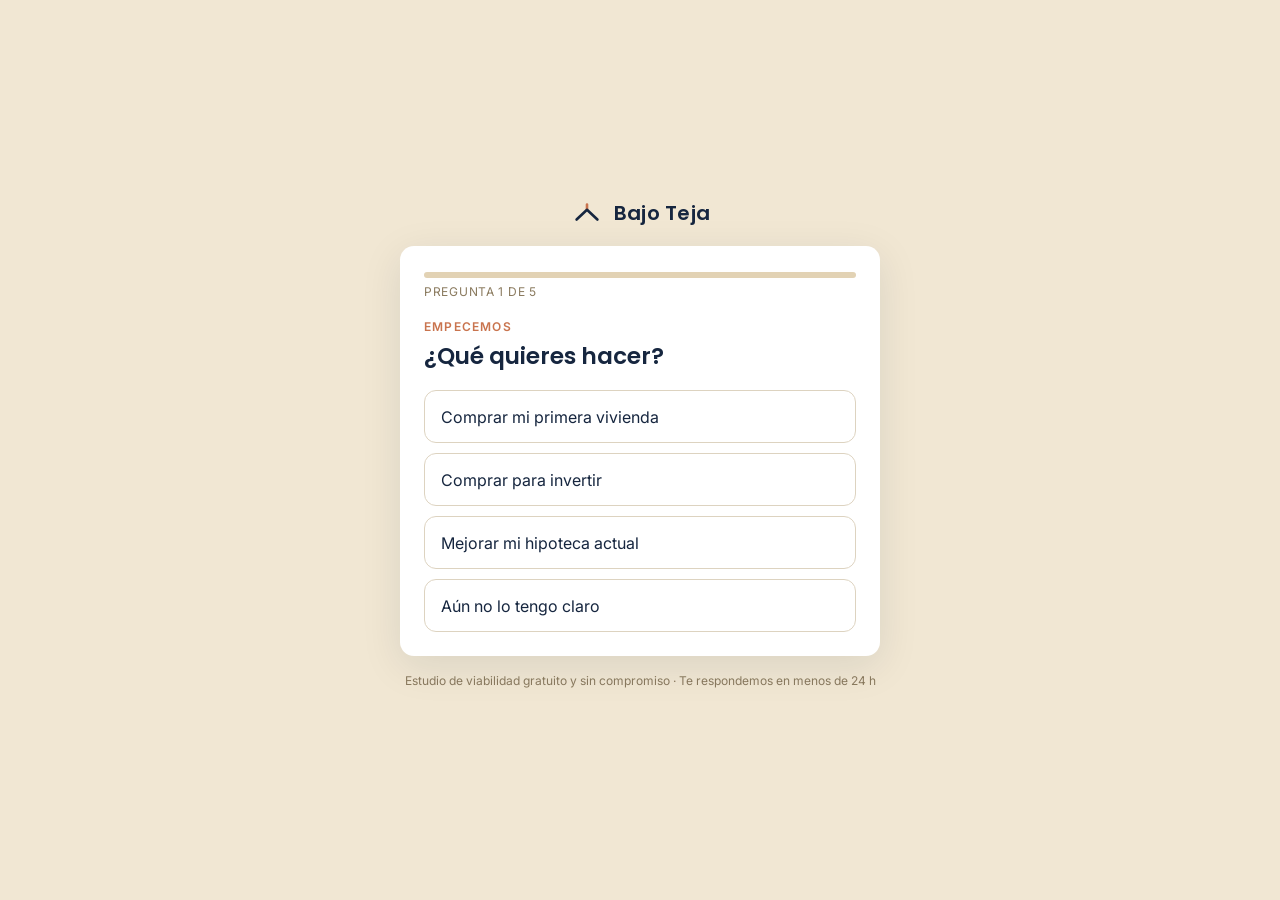
==== index.html @ cedaabb9 "Add files via upload" ====
<!DOCTYPE html>
<html lang="es">
<head>
<meta charset="UTF-8">
<meta name="viewport" content="width=device-width, initial-scale=1.0">
<title>Estudio de viabilidad · Bajo Teja</title>
<link rel="preconnect" href="https://fonts.googleapis.com">
<link rel="preconnect" href="https://fonts.gstatic.com" crossorigin>
<link href="https://fonts.googleapis.com/css2?family=Poppins:wght@400;500;600;700&family=Inter:wght@400;500&display=swap" rel="stylesheet">
<style>
  :root{
    --navy:#16263F; --navy-deep:#0E1B2E; --beige:#F1E7D3; --sand:#E2D2B4;
    --terra:#C9744E; --terra-dark:#B0623F; --taupe:#8A7A5E; --card:#FFFFFF;
    --radius:14px;
  }
  *{box-sizing:border-box;}
  html,body{margin:0;padding:0;}
  body{
    font-family:'Inter',sans-serif; color:var(--navy);
    background:var(--beige);
    min-height:100vh; display:flex; align-items:center; justify-content:center;
    padding:20px;
  }
  .wrap{width:100%; max-width:480px;}
  .brand{display:flex; align-items:center; gap:10px; justify-content:center; margin-bottom:18px;}
  .brand svg{display:block;}
  .brand span{font-family:'Poppins',sans-serif; font-weight:600; font-size:20px; color:var(--navy); letter-spacing:.3px;}
  .card{
    background:var(--card); border-radius:var(--radius);
    box-shadow:0 10px 40px rgba(22,38,63,.10);
    padding:26px 24px 24px; position:relative; overflow:hidden;
  }
  .progress{height:6px; background:var(--sand); border-radius:6px; overflow:hidden; margin-bottom:6px;}
  .progress-fill{height:100%; width:0%; background:var(--terra); border-radius:6px; transition:width .35s ease;}
  .step-count{font-size:12px; color:var(--taupe); letter-spacing:.06em; text-transform:uppercase; margin:0 0 20px;}
  .eyebrow{font-size:12px; letter-spacing:.1em; text-transform:uppercase; color:var(--terra); font-weight:600; margin:0 0 8px;}
  h1{font-family:'Poppins',sans-serif; font-weight:600; font-size:23px; line-height:1.25; margin:0 0 20px; color:var(--navy);}
  .options{display:flex; flex-direction:column; gap:10px;}
  .opt{
    font-family:'Inter',sans-serif; font-size:16px; text-align:left; color:var(--navy);
    background:#fff; border:1.5px solid #DDD3C0; border-radius:12px;
    padding:15px 16px; cursor:pointer; transition:all .15s ease;
    display:flex; align-items:center; justify-content:space-between; gap:10px;
  }
  .opt:hover{border-color:var(--navy); background:#FAF6EE;}
  .opt:focus-visible{outline:3px solid var(--terra); outline-offset:2px;}
  .opt.sel{background:var(--navy); border-color:var(--navy); color:var(--beige);}
  .opt .tick{opacity:0; font-size:18px;}
  .opt.sel .tick{opacity:1;}
  .field{margin-bottom:14px;}
  .field label{display:block; font-size:14px; font-weight:500; margin-bottom:6px; color:var(--navy);}
  .field input{
    width:100%; font-family:'Inter',sans-serif; font-size:16px; color:var(--navy);
    padding:13px 14px; border:1.5px solid #DDD3C0; border-radius:12px; background:#fff;
  }
  .field input:focus{outline:none; border-color:var(--navy);}
  .field .opt-note{font-size:12px; color:var(--taupe); font-weight:400;}
  .consent{display:flex; gap:10px; align-items:flex-start; margin:16px 0 4px; font-size:13px; color:var(--taupe); line-height:1.5;}
  .consent input{margin-top:2px; width:18px; height:18px; accent-color:var(--terra); flex:none;}
  .consent a{color:var(--navy);}
  .cta{
    width:100%; font-family:'Poppins',sans-serif; font-weight:600; font-size:16px;
    color:#FBEFE7; background:var(--terra); border:none; border-radius:12px;
    padding:16px; cursor:pointer; margin-top:14px; transition:background .15s ease;
  }
  .cta:hover{background:var(--terra-dark);}
  .cta:disabled{background:#D9CDB8; color:#fff; cursor:not-allowed;}
  .back{
    background:none; border:none; color:var(--taupe); font-family:'Inter',sans-serif;
    font-size:14px; cursor:pointer; padding:6px 0; margin-top:16px; display:inline-flex; align-items:center; gap:6px;
  }
  .back:hover{color:var(--navy);}
  .foot{text-align:center; font-size:12px; color:var(--taupe); margin-top:16px; line-height:1.5;}
  .done{text-align:center; padding:14px 4px;}
  .done .roofwrap{margin:6px auto 18px;}
  .done h1{font-size:24px; margin-bottom:10px;}
  .done p{font-family:'Inter',sans-serif; font-size:15px; color:var(--taupe); line-height:1.6; margin:0 auto 22px; max-width:340px;}
  .wa{
    display:inline-flex; align-items:center; gap:8px; text-decoration:none;
    font-family:'Poppins',sans-serif; font-weight:600; font-size:15px; color:var(--navy);
    background:var(--sand); padding:13px 22px; border-radius:12px;
  }
  .wa:hover{background:#D6C4A2;}
  @media (prefers-reduced-motion:reduce){*{transition:none !important;}}
</style>
</head>
<body>
<div class="wrap">
  <div class="brand">
    <svg width="34" height="26" viewBox="0 0 52 40" aria-hidden="true">
      <path d="M26 15 L26 7" stroke="#C9744E" stroke-width="4" stroke-linecap="round"/>
      <path d="M10 30 L26 15 L42 30" fill="none" stroke="#16263F" stroke-width="4" stroke-linecap="round" stroke-linejoin="round"/>
    </svg>
    <span>Bajo Teja</span>
  </div>

  <div class="card" id="card"></div>

  <p class="foot">Estudio de viabilidad gratuito y sin compromiso · Te respondemos en menos de 24 h</p>
</div>

<script>
/* ====== CONFIG: cambia esto al publicar ====== */
var WHATSAPP = "34600000000"; /* tu número, formato internacional sin + ni espacios */
var WEB3FORMS_KEY = "6405b733-76c8-45ce-ac2e-6442c19abe98"; /* pega aquí tu clave de web3forms.com (gratis).
   Los leads llegarán al correo que asocies a esa clave. Mientras ponga
   "TU_ACCESS_KEY", el formulario funciona en local pero no envía nada. */
/* Para recibir los leads en tu correo/CRM al publicar, conecta un endpoint
   (p. ej. Formspree) en la función submitLead(). Marcado con TODO abajo.   */

var REFI = "Mejorar mi hipoteca actual";
var soloCompra = function(st){ return st.objetivo !== REFI; };

var steps = [
  { id:"objetivo", eyebrow:"Empecemos", q:"¿Qué quieres hacer?",
    opts:["Comprar mi primera vivienda","Comprar para invertir","Mejorar mi hipoteca actual","Aún no lo tengo claro"] },
  { id:"momento", eyebrow:"Tu situación", q:"¿En qué punto estás?", showIf:soloCompra,
    opts:["Solo estoy explorando","Buscando vivienda","Ya tengo una elegida"] },
  { id:"precio", eyebrow:"La vivienda", q:"Precio aproximado de la vivienda", showIf:soloCompra,
    opts:["Menos de 150.000 €","150.000 – 250.000 €","250.000 – 400.000 €","Más de 400.000 €"] },
  { id:"ahorro", eyebrow:"Tu ahorro", q:"¿Cuánto tienes ahorrado?", showIf:soloCompra,
    opts:["Menos de 20.000 €","20.000 – 40.000 €","40.000 – 80.000 €","Más de 80.000 €"] },
  { id:"ingresos", eyebrow:"Ingresos", q:"Ingresos netos del hogar al mes", showIf:soloCompra,
    opts:["Menos de 1.500 €","1.500 – 3.000 €","3.000 – 5.000 €","Más de 5.000 €"] }
];

var state = {}; var current = 0;
var card = document.getElementById("card");

function applies(s){ return !s.showIf || s.showIf(state); }
function activeList(){ return steps.filter(applies); }
function nextIndex(from){ for(var j=from+1;j<steps.length;j++){ if(applies(steps[j])) return j; } return -1; }
function prevIndex(from){ for(var j=from-1;j>=0;j--){ if(applies(steps[j])) return j; } return -1; }

function renderStep(i){
  var s = steps[i];
  var active = activeList();
  var pos = active.indexOf(s);
  var pct = Math.round((pos/(active.length+1))*100);
  var html = '';
  html += '<div class="progress"><div class="progress-fill" style="width:'+pct+'%"></div></div>';
  html += '<p class="step-count">Pregunta '+(pos+1)+' de '+active.length+'</p>';
  html += '<p class="eyebrow">'+s.eyebrow+'</p>';
  html += '<h1>'+s.q+'</h1>';
  html += '<div class="options">';
  s.opts.forEach(function(o){
    var sel = state[s.id]===o ? ' sel' : '';
    html += '<button class="opt'+sel+'" data-v="'+o+'">'+o+'<span class="tick">✓</span></button>';
  });
  html += '</div>';
  if(pos>0){ html += '<button class="back">← Atrás</button>'; }
  card.innerHTML = html;

  Array.prototype.forEach.call(card.querySelectorAll('.opt'), function(btn){
    btn.addEventListener('click', function(){
      state[s.id] = btn.getAttribute('data-v');
      Array.prototype.forEach.call(card.querySelectorAll('.opt'), function(b){ b.classList.remove('sel'); });
      btn.classList.add('sel');
      setTimeout(function(){ next(); }, 180);
    });
  });
  var back = card.querySelector('.back');
  if(back){ back.addEventListener('click', function(){ current = prevIndex(i); renderStep(current); }); }
}

function next(){
  var nx = nextIndex(current);
  if(nx !== -1){ current = nx; renderStep(current); }
  else { renderContact(); }
}

function renderContact(){
  var html = '';
  var active = activeList();
  html += '<div class="progress"><div class="progress-fill" style="width:'+Math.round((active.length/(active.length+1))*100)+'%"></div></div>';
  html += '<p class="step-count">Último paso</p>';
  html += '<p class="eyebrow">Casi está</p>';
  html += '<h1>¿A quién le damos la buena noticia?</h1>';
  html += '<div class="field"><label>Nombre</label><input id="f-nombre" type="text" placeholder="María García" autocomplete="name"></div>';
  html += '<div class="field"><label>Teléfono o WhatsApp</label><input id="f-tel" type="tel" placeholder="600 00 00 00" autocomplete="tel"></div>';
  html += '<div class="field"><label>Email <span class="opt-note">(opcional)</span></label><input id="f-email" type="email" placeholder="maria@email.com" autocomplete="email"></div>';
  html += '<label class="consent"><input type="checkbox" id="f-consent"><span>He leído y acepto la <a href="#" target="_blank">política de privacidad</a> y que Bajo Teja me contacte sobre mi estudio.</span></label>';
  html += '<button class="cta" id="submit" disabled>Solicitar mi estudio gratis</button>';
  html += '<button class="back">← Atrás</button>';
  card.innerHTML = html;

  var nombre = card.querySelector('#f-nombre');
  var tel = card.querySelector('#f-tel');
  var email = card.querySelector('#f-email');
  var consent = card.querySelector('#f-consent');
  var submit = card.querySelector('#submit');

  function validate(){
    submit.disabled = !(nombre.value.trim() && tel.value.trim() && consent.checked);
  }
  [nombre,tel].forEach(function(el){ el.addEventListener('input', validate); });
  consent.addEventListener('change', validate);

  submit.addEventListener('click', function(){
    state.nombre = nombre.value.trim();
    state.tel = tel.value.trim();
    state.email = email.value.trim();
    submitLead();
  });

  var back = card.querySelector('.back');
  back.addEventListener('click', function(){ current = prevIndex(steps.length); renderStep(current); });
}

function leadText(){
  var L = steps.filter(applies).filter(function(s){ return state[s.id]; }).map(function(s){ return s.q+": "+state[s.id]; });
  L.push("Nombre: "+state.nombre);
  L.push("Teléfono: "+state.tel);
  if(state.email) L.push("Email: "+state.email);
  return "Nuevo estudio de viabilidad — Bajo Teja%0A%0A" + L.join("%0A");
}

function submitLead(){
  var submit = document.getElementById('submit');
  // reunir solo las respuestas que aplican + contacto
  var data = {};
  steps.filter(applies).filter(function(s){ return state[s.id]; })
       .forEach(function(s){ data[s.q] = state[s.id]; });
  data["Nombre"] = state.nombre;
  data["Teléfono"] = state.tel;
  if(state.email) data["Email"] = state.email;

  // sin clave configurada (modo local): mostramos gracias sin enviar
  if(!WEB3FORMS_KEY || WEB3FORMS_KEY === "TU_ACCESS_KEY"){ renderDone(); return; }

  if(submit){ submit.disabled = true; submit.textContent = "Enviando…"; }
  var payload = {
    access_key: WEB3FORMS_KEY,
    subject: "Nuevo estudio de viabilidad — Bajo Teja",
    from_name: "Bajo Teja · Formulario web"
  };
  for(var k in data){ payload[k] = data[k]; }

  fetch("https://api.web3forms.com/submit", {
    method: "POST",
    headers: { "Content-Type": "application/json", "Accept": "application/json" },
    body: JSON.stringify(payload)
  }).then(function(r){ return r.json(); })
    .then(function(){ renderDone(); })
    .catch(function(){ renderDone(); }); // aunque falle el envío, no dejamos al cliente colgado
}

function renderDone(){
  var html = '';
  html += '<div class="done">';
  html += '<div class="roofwrap"><svg width="60" height="46" viewBox="0 0 52 40" aria-hidden="true">';
  html += '<path d="M26 15 L26 7" stroke="#C9744E" stroke-width="4" stroke-linecap="round"/>';
  html += '<path d="M8 31 L26 15 L44 31" fill="none" stroke="#16263F" stroke-width="4" stroke-linecap="round" stroke-linejoin="round"/></svg></div>';
  html += '<h1>¡Hecho, '+ (state.nombre.split(" ")[0]||"") +'!</h1>';
  html += '<p>Ya tenemos tu solicitud. Revisamos tu caso y te decimos si tu hipoteca es viable en menos de 24 h. Sin compromiso.</p>';
  html += '</div>';
  card.innerHTML = html;
  document.querySelector('.foot').style.display = 'none';
}

renderStep(0);
</script>
</body>
</html>
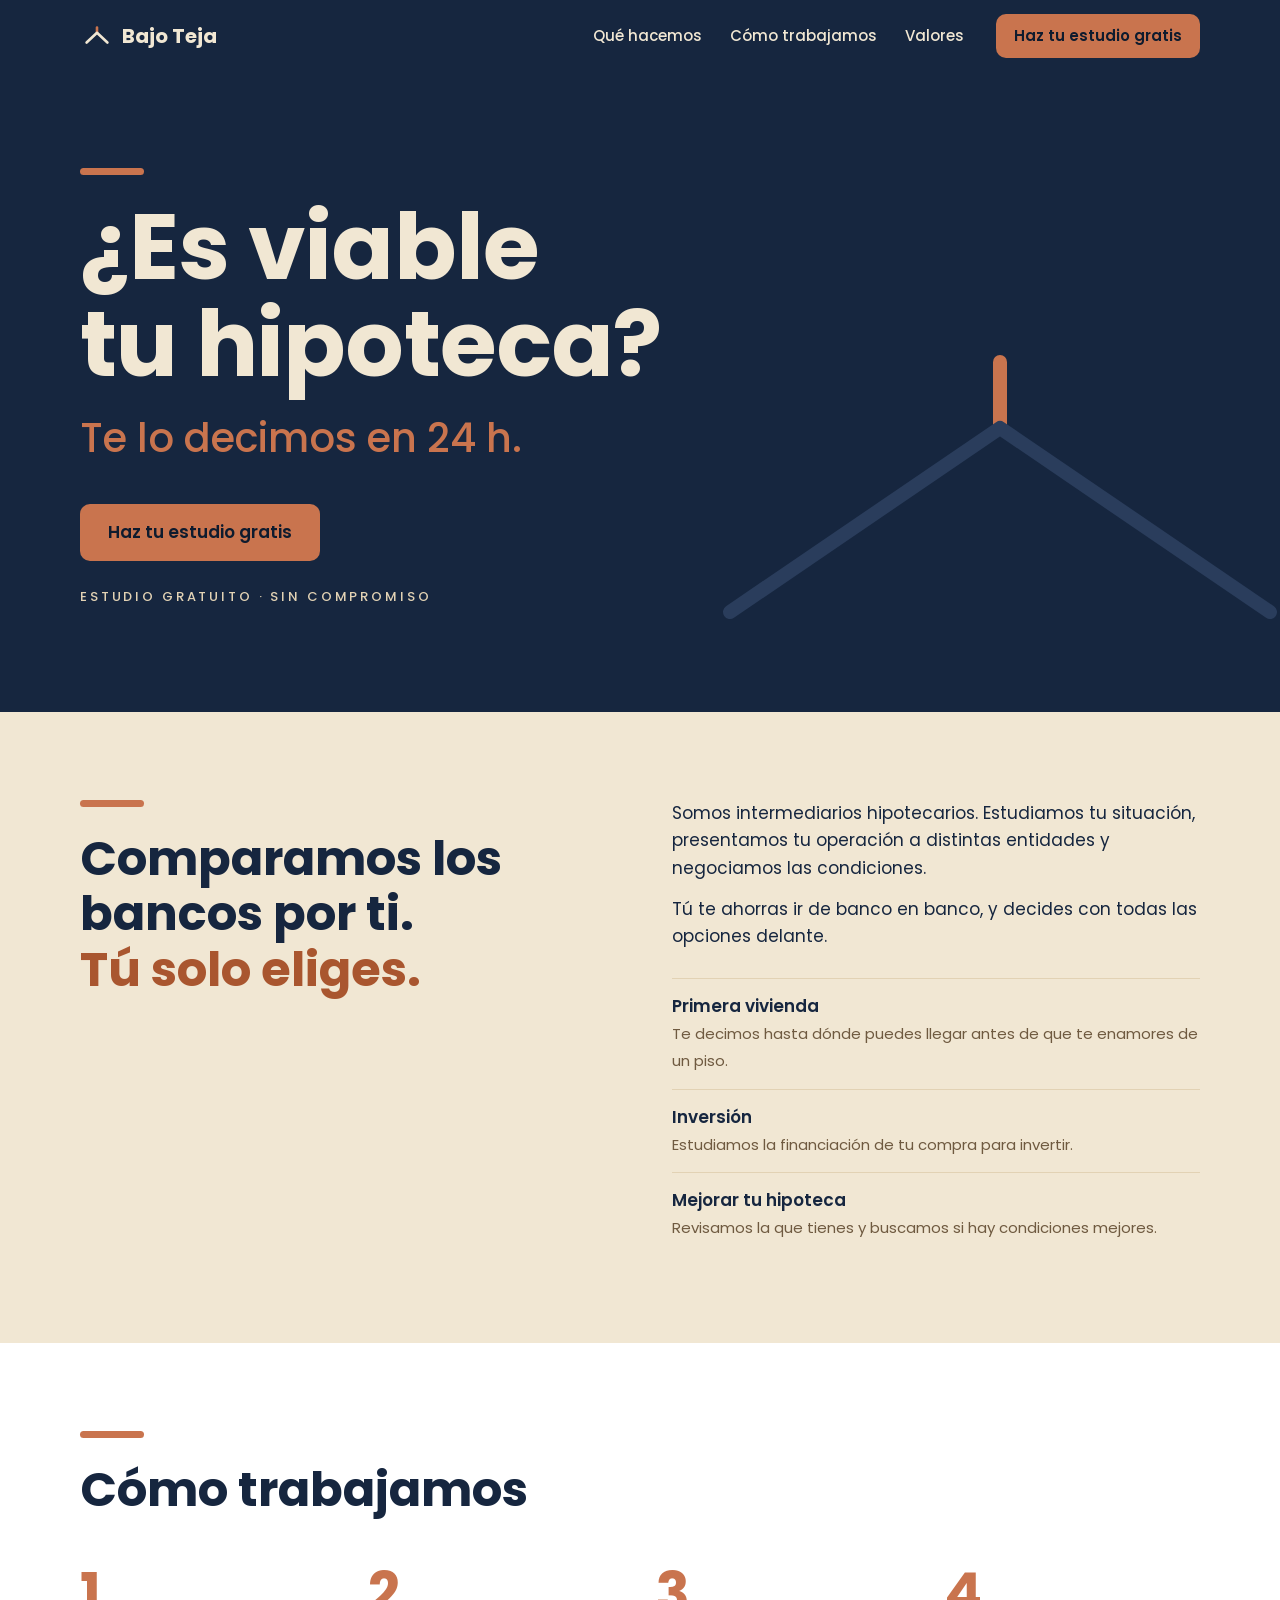
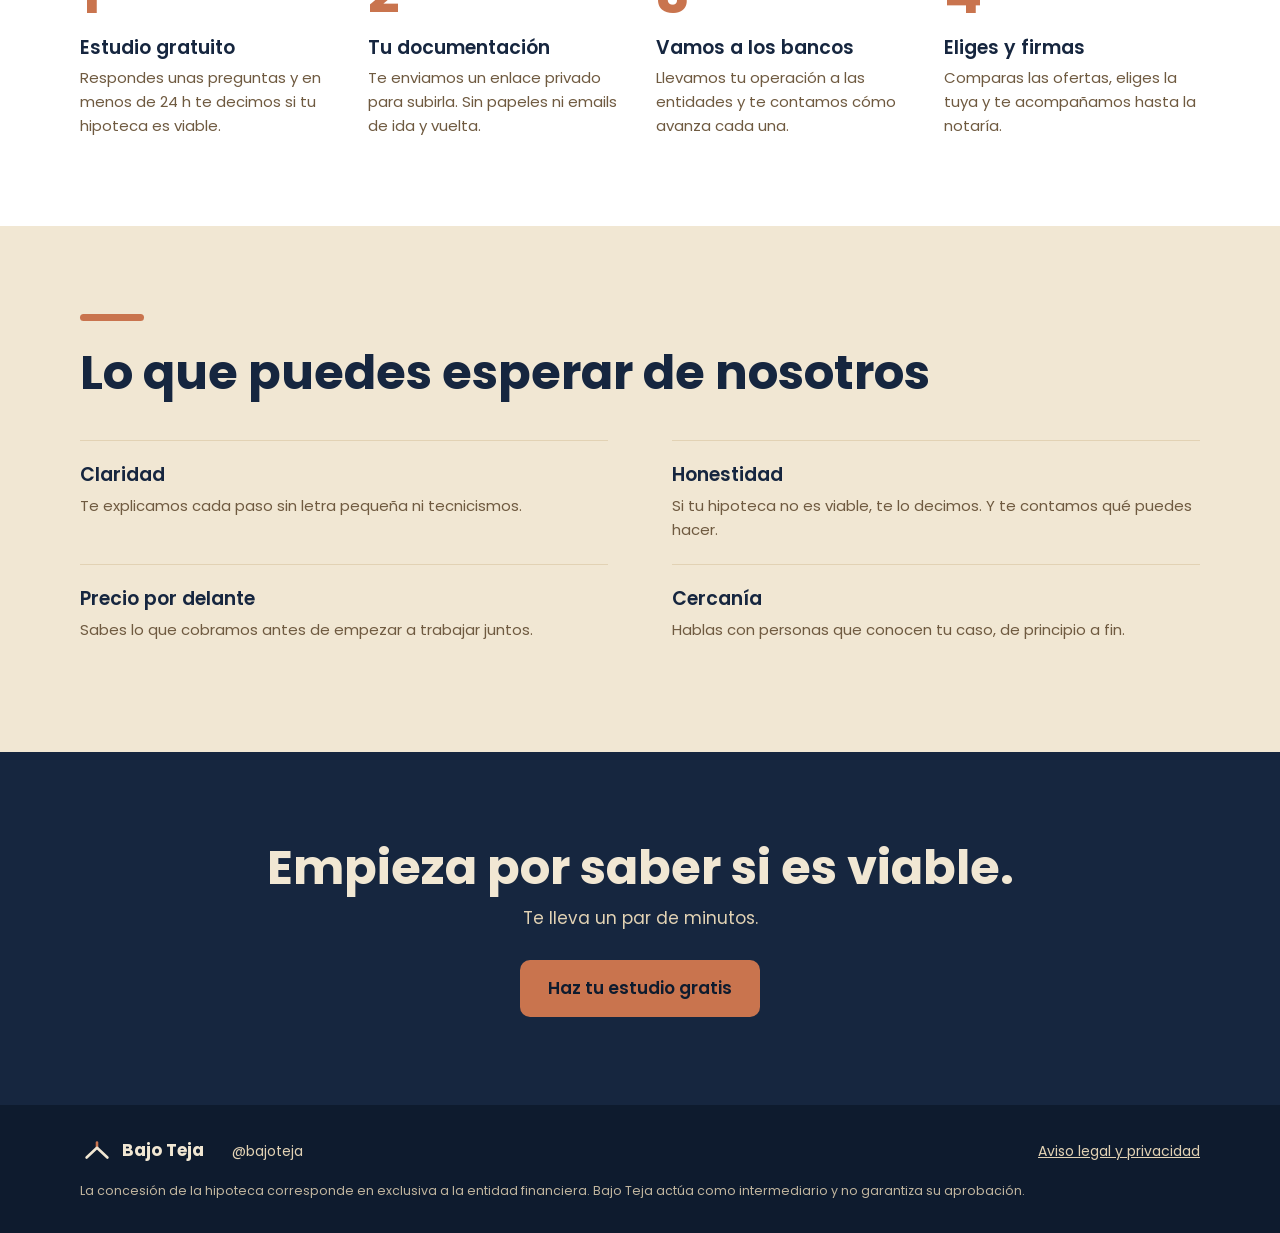
==== commit 029b4656: "Nueva web: portada, estudio gratuito y aviso legal Co-Authored-By: Claude Opus 5.5 <noreply@anthropi" ====
--- a/index.html
+++ b/index.html
@@ -2,263 +2,106 @@
 <html lang="es">
 <head>
 <meta charset="UTF-8">
-<meta name="viewport" content="width=device-width, initial-scale=1.0">
-<title>Estudio de viabilidad · Bajo Teja</title>
+<meta name="viewport" content="width=device-width, initial-scale=1">
+<title>Bajo Teja · Tu hipoteca, comparada por ti</title>
+<meta name="description" content="Somos intermediarios hipotecarios. Estudiamos tu caso gratis, comparamos los bancos por ti y te acompañamos hasta la firma.">
+<link rel="icon" href="favicon.svg" type="image/svg+xml">
 <link rel="preconnect" href="https://fonts.googleapis.com">
 <link rel="preconnect" href="https://fonts.gstatic.com" crossorigin>
-<link href="https://fonts.googleapis.com/css2?family=Poppins:wght@400;500;600;700&family=Inter:wght@400;500&display=swap" rel="stylesheet">
-<style>
-  :root{
-    --navy:#16263F; --navy-deep:#0E1B2E; --beige:#F1E7D3; --sand:#E2D2B4;
-    --terra:#C9744E; --terra-dark:#B0623F; --taupe:#8A7A5E; --card:#FFFFFF;
-    --radius:14px;
-  }
-  *{box-sizing:border-box;}
-  html,body{margin:0;padding:0;}
-  body{
-    font-family:'Inter',sans-serif; color:var(--navy);
-    background:var(--beige);
-    min-height:100vh; display:flex; align-items:center; justify-content:center;
-    padding:20px;
-  }
-  .wrap{width:100%; max-width:480px;}
-  .brand{display:flex; align-items:center; gap:10px; justify-content:center; margin-bottom:18px;}
-  .brand svg{display:block;}
-  .brand span{font-family:'Poppins',sans-serif; font-weight:600; font-size:20px; color:var(--navy); letter-spacing:.3px;}
-  .card{
-    background:var(--card); border-radius:var(--radius);
-    box-shadow:0 10px 40px rgba(22,38,63,.10);
-    padding:26px 24px 24px; position:relative; overflow:hidden;
-  }
-  .progress{height:6px; background:var(--sand); border-radius:6px; overflow:hidden; margin-bottom:6px;}
-  .progress-fill{height:100%; width:0%; background:var(--terra); border-radius:6px; transition:width .35s ease;}
-  .step-count{font-size:12px; color:var(--taupe); letter-spacing:.06em; text-transform:uppercase; margin:0 0 20px;}
-  .eyebrow{font-size:12px; letter-spacing:.1em; text-transform:uppercase; color:var(--terra); font-weight:600; margin:0 0 8px;}
-  h1{font-family:'Poppins',sans-serif; font-weight:600; font-size:23px; line-height:1.25; margin:0 0 20px; color:var(--navy);}
-  .options{display:flex; flex-direction:column; gap:10px;}
-  .opt{
-    font-family:'Inter',sans-serif; font-size:16px; text-align:left; color:var(--navy);
-    background:#fff; border:1.5px solid #DDD3C0; border-radius:12px;
-    padding:15px 16px; cursor:pointer; transition:all .15s ease;
-    display:flex; align-items:center; justify-content:space-between; gap:10px;
-  }
-  .opt:hover{border-color:var(--navy); background:#FAF6EE;}
-  .opt:focus-visible{outline:3px solid var(--terra); outline-offset:2px;}
-  .opt.sel{background:var(--navy); border-color:var(--navy); color:var(--beige);}
-  .opt .tick{opacity:0; font-size:18px;}
-  .opt.sel .tick{opacity:1;}
-  .field{margin-bottom:14px;}
-  .field label{display:block; font-size:14px; font-weight:500; margin-bottom:6px; color:var(--navy);}
-  .field input{
-    width:100%; font-family:'Inter',sans-serif; font-size:16px; color:var(--navy);
-    padding:13px 14px; border:1.5px solid #DDD3C0; border-radius:12px; background:#fff;
-  }
-  .field input:focus{outline:none; border-color:var(--navy);}
-  .field .opt-note{font-size:12px; color:var(--taupe); font-weight:400;}
-  .consent{display:flex; gap:10px; align-items:flex-start; margin:16px 0 4px; font-size:13px; color:var(--taupe); line-height:1.5;}
-  .consent input{margin-top:2px; width:18px; height:18px; accent-color:var(--terra); flex:none;}
-  .consent a{color:var(--navy);}
-  .cta{
-    width:100%; font-family:'Poppins',sans-serif; font-weight:600; font-size:16px;
-    color:#FBEFE7; background:var(--terra); border:none; border-radius:12px;
-    padding:16px; cursor:pointer; margin-top:14px; transition:background .15s ease;
-  }
-  .cta:hover{background:var(--terra-dark);}
-  .cta:disabled{background:#D9CDB8; color:#fff; cursor:not-allowed;}
-  .back{
-    background:none; border:none; color:var(--taupe); font-family:'Inter',sans-serif;
-    font-size:14px; cursor:pointer; padding:6px 0; margin-top:16px; display:inline-flex; align-items:center; gap:6px;
-  }
-  .back:hover{color:var(--navy);}
-  .foot{text-align:center; font-size:12px; color:var(--taupe); margin-top:16px; line-height:1.5;}
-  .done{text-align:center; padding:14px 4px;}
-  .done .roofwrap{margin:6px auto 18px;}
-  .done h1{font-size:24px; margin-bottom:10px;}
-  .done p{font-family:'Inter',sans-serif; font-size:15px; color:var(--taupe); line-height:1.6; margin:0 auto 22px; max-width:340px;}
-  .wa{
-    display:inline-flex; align-items:center; gap:8px; text-decoration:none;
-    font-family:'Poppins',sans-serif; font-weight:600; font-size:15px; color:var(--navy);
-    background:var(--sand); padding:13px 22px; border-radius:12px;
-  }
-  .wa:hover{background:#D6C4A2;}
-  @media (prefers-reduced-motion:reduce){*{transition:none !important;}}
-</style>
+<link href="https://fonts.googleapis.com/css2?family=Poppins:wght@400;500;600;700&display=swap" rel="stylesheet">
+<link rel="stylesheet" href="site.css">
 </head>
 <body>
-<div class="wrap">
-  <div class="brand">
-    <svg width="34" height="26" viewBox="0 0 52 40" aria-hidden="true">
-      <path d="M26 15 L26 7" stroke="#C9744E" stroke-width="4" stroke-linecap="round"/>
-      <path d="M10 30 L26 15 L42 30" fill="none" stroke="#16263F" stroke-width="4" stroke-linecap="round" stroke-linejoin="round"/>
-    </svg>
+
+<header class="nav">
+  <a class="marca" href="./" aria-label="Bajo Teja, inicio">
+    <svg class="logo" viewBox="0 0 52 40" aria-hidden="true"><path class="chimenea" d="M26 15V7"/><path class="tejado" d="M10 30l16-15 16 15"/></svg>
     <span>Bajo Teja</span>
+  </a>
+  <nav aria-label="Principal">
+    <a href="#que-hacemos">Qué hacemos</a>
+    <a href="#como-trabajamos">Cómo trabajamos</a>
+    <a href="#valores">Valores</a>
+  </nav>
+  <a class="btn btn-primario" href="estudio/">Haz tu estudio gratis</a>
+</header>
+
+<main>
+  <section class="hero">
+    <svg class="hero-tejado" viewBox="0 0 600 340" aria-hidden="true"><path class="chimenea" d="M300 96V30"/><path class="tejado" d="M30 280L300 96l270 184"/></svg>
+    <div class="contenedor">
+      <span class="barra" aria-hidden="true"></span>
+      <h1>¿Es viable<br>tu hipoteca?</h1>
+      <p class="hero-sub">Te lo decimos en 24 h.</p>
+      <a class="btn btn-primario btn-grande" href="estudio/">Haz tu estudio gratis</a>
+      <p class="etiqueta">Estudio gratuito · Sin compromiso</p>
+    </div>
+  </section>
+
+  <section class="bloque" id="que-hacemos">
+    <div class="contenedor dos-columnas">
+      <div>
+        <span class="barra" aria-hidden="true"></span>
+        <h2>Comparamos los bancos por ti. <em>Tú solo eliges.</em></h2>
+      </div>
+      <div class="texto">
+        <p>Somos intermediarios hipotecarios. Estudiamos tu situación, presentamos tu operación a distintas entidades y negociamos las condiciones.</p>
+        <p>Tú te ahorras ir de banco en banco, y decides con todas las opciones delante.</p>
+        <ul class="casos">
+          <li><strong>Primera vivienda</strong><span>Te decimos hasta dónde puedes llegar antes de que te enamores de un piso.</span></li>
+          <li><strong>Inversión</strong><span>Estudiamos la financiación de tu compra para invertir.</span></li>
+          <li><strong>Mejorar tu hipoteca</strong><span>Revisamos la que tienes y buscamos si hay condiciones mejores.</span></li>
+        </ul>
+      </div>
+    </div>
+  </section>
+
+  <section class="bloque bloque-blanco" id="como-trabajamos">
+    <div class="contenedor">
+      <span class="barra" aria-hidden="true"></span>
+      <h2>Cómo trabajamos</h2>
+      <ol class="pasos">
+        <li><span class="numero">1</span><h3>Estudio gratuito</h3><p>Respondes unas preguntas y en menos de 24 h te decimos si tu hipoteca es viable.</p></li>
+        <li><span class="numero">2</span><h3>Tu documentación</h3><p>Te enviamos un enlace privado para subirla. Sin papeles ni emails de ida y vuelta.</p></li>
+        <li><span class="numero">3</span><h3>Vamos a los bancos</h3><p>Llevamos tu operación a las entidades y te contamos cómo avanza cada una.</p></li>
+        <li><span class="numero">4</span><h3>Eliges y firmas</h3><p>Comparas las ofertas, eliges la tuya y te acompañamos hasta la notaría.</p></li>
+      </ol>
+    </div>
+  </section>
+
+  <section class="bloque" id="valores">
+    <div class="contenedor">
+      <span class="barra" aria-hidden="true"></span>
+      <h2>Lo que puedes esperar de nosotros</h2>
+      <ul class="valores">
+        <li><h3>Claridad</h3><p>Te explicamos cada paso sin letra pequeña ni tecnicismos.</p></li>
+        <li><h3>Honestidad</h3><p>Si tu hipoteca no es viable, te lo decimos. Y te contamos qué puedes hacer.</p></li>
+        <li><h3>Precio por delante</h3><p>Sabes lo que cobramos antes de empezar a trabajar juntos.</p></li>
+        <li><h3>Cercanía</h3><p>Hablas con personas que conocen tu caso, de principio a fin.</p></li>
+      </ul>
+    </div>
+  </section>
+
+  <section class="cierre">
+    <div class="contenedor">
+      <h2>Empieza por saber si es viable.</h2>
+      <p>Te lleva un par de minutos.</p>
+      <a class="btn btn-primario btn-grande" href="estudio/">Haz tu estudio gratis</a>
+    </div>
+  </section>
+</main>
+
+<footer class="pie">
+  <div class="contenedor pie-fila">
+    <span class="marca marca-clara">
+      <svg class="logo" viewBox="0 0 52 40" aria-hidden="true"><path class="chimenea" d="M26 15V7"/><path class="tejado" d="M10 30l16-15 16 15"/></svg>
+      <span>Bajo Teja</span>
+    </span>
+    <span>@bajoteja</span>
+    <a href="privacidad/">Aviso legal y privacidad</a>
   </div>
+  <p class="contenedor pie-nota">La concesión de la hipoteca corresponde en exclusiva a la entidad financiera. Bajo Teja actúa como intermediario y no garantiza su aprobación.</p>
+</footer>
 
-  <div class="card" id="card"></div>
-
-  <p class="foot">Estudio de viabilidad gratuito y sin compromiso · Te respondemos en menos de 24 h</p>
-</div>
-
-<script>
-/* ====== CONFIG: cambia esto al publicar ====== */
-var WHATSAPP = "34600000000"; /* tu número, formato internacional sin + ni espacios */
-var WEB3FORMS_KEY = "6405b733-76c8-45ce-ac2e-6442c19abe98"; /* pega aquí tu clave de web3forms.com (gratis).
-   Los leads llegarán al correo que asocies a esa clave. Mientras ponga
-   "TU_ACCESS_KEY", el formulario funciona en local pero no envía nada. */
-/* Para recibir los leads en tu correo/CRM al publicar, conecta un endpoint
-   (p. ej. Formspree) en la función submitLead(). Marcado con TODO abajo.   */
-
-var REFI = "Mejorar mi hipoteca actual";
-var soloCompra = function(st){ return st.objetivo !== REFI; };
-
-var steps = [
-  { id:"objetivo", eyebrow:"Empecemos", q:"¿Qué quieres hacer?",
-    opts:["Comprar mi primera vivienda","Comprar para invertir","Mejorar mi hipoteca actual","Aún no lo tengo claro"] },
-  { id:"momento", eyebrow:"Tu situación", q:"¿En qué punto estás?", showIf:soloCompra,
-    opts:["Solo estoy explorando","Buscando vivienda","Ya tengo una elegida"] },
-  { id:"precio", eyebrow:"La vivienda", q:"Precio aproximado de la vivienda", showIf:soloCompra,
-    opts:["Menos de 150.000 €","150.000 – 250.000 €","250.000 – 400.000 €","Más de 400.000 €"] },
-  { id:"ahorro", eyebrow:"Tu ahorro", q:"¿Cuánto tienes ahorrado?", showIf:soloCompra,
-    opts:["Menos de 20.000 €","20.000 – 40.000 €","40.000 – 80.000 €","Más de 80.000 €"] },
-  { id:"ingresos", eyebrow:"Ingresos", q:"Ingresos netos del hogar al mes", showIf:soloCompra,
-    opts:["Menos de 1.500 €","1.500 – 3.000 €","3.000 – 5.000 €","Más de 5.000 €"] }
-];
-
-var state = {}; var current = 0;
-var card = document.getElementById("card");
-
-function applies(s){ return !s.showIf || s.showIf(state); }
-function activeList(){ return steps.filter(applies); }
-function nextIndex(from){ for(var j=from+1;j<steps.length;j++){ if(applies(steps[j])) return j; } return -1; }
-function prevIndex(from){ for(var j=from-1;j>=0;j--){ if(applies(steps[j])) return j; } return -1; }
-
-function renderStep(i){
-  var s = steps[i];
-  var active = activeList();
-  var pos = active.indexOf(s);
-  var pct = Math.round((pos/(active.length+1))*100);
-  var html = '';
-  html += '<div class="progress"><div class="progress-fill" style="width:'+pct+'%"></div></div>';
-  html += '<p class="step-count">Pregunta '+(pos+1)+' de '+active.length+'</p>';
-  html += '<p class="eyebrow">'+s.eyebrow+'</p>';
-  html += '<h1>'+s.q+'</h1>';
-  html += '<div class="options">';
-  s.opts.forEach(function(o){
-    var sel = state[s.id]===o ? ' sel' : '';
-    html += '<button class="opt'+sel+'" data-v="'+o+'">'+o+'<span class="tick">✓</span></button>';
-  });
-  html += '</div>';
-  if(pos>0){ html += '<button class="back">← Atrás</button>'; }
-  card.innerHTML = html;
-
-  Array.prototype.forEach.call(card.querySelectorAll('.opt'), function(btn){
-    btn.addEventListener('click', function(){
-      state[s.id] = btn.getAttribute('data-v');
-      Array.prototype.forEach.call(card.querySelectorAll('.opt'), function(b){ b.classList.remove('sel'); });
-      btn.classList.add('sel');
-      setTimeout(function(){ next(); }, 180);
-    });
-  });
-  var back = card.querySelector('.back');
-  if(back){ back.addEventListener('click', function(){ current = prevIndex(i); renderStep(current); }); }
-}
-
-function next(){
-  var nx = nextIndex(current);
-  if(nx !== -1){ current = nx; renderStep(current); }
-  else { renderContact(); }
-}
-
-function renderContact(){
-  var html = '';
-  var active = activeList();
-  html += '<div class="progress"><div class="progress-fill" style="width:'+Math.round((active.length/(active.length+1))*100)+'%"></div></div>';
-  html += '<p class="step-count">Último paso</p>';
-  html += '<p class="eyebrow">Casi está</p>';
-  html += '<h1>¿A quién le damos la buena noticia?</h1>';
-  html += '<div class="field"><label>Nombre</label><input id="f-nombre" type="text" placeholder="María García" autocomplete="name"></div>';
-  html += '<div class="field"><label>Teléfono o WhatsApp</label><input id="f-tel" type="tel" placeholder="600 00 00 00" autocomplete="tel"></div>';
-  html += '<div class="field"><label>Email <span class="opt-note">(opcional)</span></label><input id="f-email" type="email" placeholder="maria@email.com" autocomplete="email"></div>';
-  html += '<label class="consent"><input type="checkbox" id="f-consent"><span>He leído y acepto la <a href="#" target="_blank">política de privacidad</a> y que Bajo Teja me contacte sobre mi estudio.</span></label>';
-  html += '<button class="cta" id="submit" disabled>Solicitar mi estudio gratis</button>';
-  html += '<button class="back">← Atrás</button>';
-  card.innerHTML = html;
-
-  var nombre = card.querySelector('#f-nombre');
-  var tel = card.querySelector('#f-tel');
-  var email = card.querySelector('#f-email');
-  var consent = card.querySelector('#f-consent');
-  var submit = card.querySelector('#submit');
-
-  function validate(){
-    submit.disabled = !(nombre.value.trim() && tel.value.trim() && consent.checked);
-  }
-  [nombre,tel].forEach(function(el){ el.addEventListener('input', validate); });
-  consent.addEventListener('change', validate);
-
-  submit.addEventListener('click', function(){
-    state.nombre = nombre.value.trim();
-    state.tel = tel.value.trim();
-    state.email = email.value.trim();
-    submitLead();
-  });
-
-  var back = card.querySelector('.back');
-  back.addEventListener('click', function(){ current = prevIndex(steps.length); renderStep(current); });
-}
-
-function leadText(){
-  var L = steps.filter(applies).filter(function(s){ return state[s.id]; }).map(function(s){ return s.q+": "+state[s.id]; });
-  L.push("Nombre: "+state.nombre);
-  L.push("Teléfono: "+state.tel);
-  if(state.email) L.push("Email: "+state.email);
-  return "Nuevo estudio de viabilidad — Bajo Teja%0A%0A" + L.join("%0A");
-}
-
-function submitLead(){
-  var submit = document.getElementById('submit');
-  // reunir solo las respuestas que aplican + contacto
-  var data = {};
-  steps.filter(applies).filter(function(s){ return state[s.id]; })
-       .forEach(function(s){ data[s.q] = state[s.id]; });
-  data["Nombre"] = state.nombre;
-  data["Teléfono"] = state.tel;
-  if(state.email) data["Email"] = state.email;
-
-  // sin clave configurada (modo local): mostramos gracias sin enviar
-  if(!WEB3FORMS_KEY || WEB3FORMS_KEY === "TU_ACCESS_KEY"){ renderDone(); return; }
-
-  if(submit){ submit.disabled = true; submit.textContent = "Enviando…"; }
-  var payload = {
-    access_key: WEB3FORMS_KEY,
-    subject: "Nuevo estudio de viabilidad — Bajo Teja",
-    from_name: "Bajo Teja · Formulario web"
-  };
-  for(var k in data){ payload[k] = data[k]; }
-
-  fetch("https://api.web3forms.com/submit", {
-    method: "POST",
-    headers: { "Content-Type": "application/json", "Accept": "application/json" },
-    body: JSON.stringify(payload)
-  }).then(function(r){ return r.json(); })
-    .then(function(){ renderDone(); })
-    .catch(function(){ renderDone(); }); // aunque falle el envío, no dejamos al cliente colgado
-}
-
-function renderDone(){
-  var html = '';
-  html += '<div class="done">';
-  html += '<div class="roofwrap"><svg width="60" height="46" viewBox="0 0 52 40" aria-hidden="true">';
-  html += '<path d="M26 15 L26 7" stroke="#C9744E" stroke-width="4" stroke-linecap="round"/>';
-  html += '<path d="M8 31 L26 15 L44 31" fill="none" stroke="#16263F" stroke-width="4" stroke-linecap="round" stroke-linejoin="round"/></svg></div>';
-  html += '<h1>¡Hecho, '+ (state.nombre.split(" ")[0]||"") +'!</h1>';
-  html += '<p>Ya tenemos tu solicitud. Revisamos tu caso y te decimos si tu hipoteca es viable en menos de 24 h. Sin compromiso.</p>';
-  html += '</div>';
-  card.innerHTML = html;
-  document.querySelector('.foot').style.display = 'none';
-}
-
-renderStep(0);
-</script>
 </body>
 </html>
--- a/site.css
+++ b/site.css
@@ -0,0 +1,116 @@
+:root {
+  --marino: #16263F;
+  --marino-profundo: #0E1B2E;
+  --beige: #F1E7D3;
+  --arena: #E2D2B4;
+  --terracota: #C9744E;
+  --terracota-osc: #A9562F;
+  --taupe-texto: #6F5A40;
+  --blanco: #FFFFFF;
+}
+* { box-sizing: border-box; }
+html { scroll-behavior: smooth; scroll-padding-top: 80px; }
+body {
+  margin: 0; font-family: 'Poppins', sans-serif; font-size: 17px; line-height: 1.6;
+  color: var(--marino); background: var(--beige);
+}
+h1, h2, h3, p, ul, ol { margin: 0; padding: 0; }
+ul, ol { list-style: none; }
+a { color: inherit; }
+:focus-visible { outline: 3px solid var(--terracota); outline-offset: 3px; border-radius: 4px; }
+.contenedor { width: min(1120px, 100% - 48px); margin-inline: auto; }
+
+.logo { width: 34px; height: 26px; flex: none; }
+.logo path, .hero-tejado path { fill: none; stroke-linecap: round; stroke-linejoin: round; }
+.logo path { stroke-width: 4; }
+.chimenea { stroke: var(--terracota); }
+.tejado { stroke: var(--beige); }
+
+.marca { display: inline-flex; align-items: center; gap: 8px; font-weight: 700; font-size: 20px; text-decoration: none; }
+.barra { display: block; width: 64px; height: 7px; border-radius: 4px; background: var(--terracota); margin-bottom: 24px; }
+
+.btn { display: inline-block; border-radius: 10px; padding: 10px 18px; font-weight: 600; font-size: 15px; text-decoration: none; white-space: nowrap; transition: background .15s; }
+.btn-primario { background: var(--terracota); color: var(--marino-profundo); }
+.btn-primario:hover { background: #D5855F; }
+.btn-grande { padding: 15px 28px; font-size: 17px; }
+
+/* navegación */
+.nav {
+  position: sticky; top: 0; z-index: 5; background: var(--marino); color: var(--beige);
+  display: flex; align-items: center; gap: 32px; padding: 14px max(24px, calc((100% - 1120px) / 2));
+}
+.nav nav { display: flex; gap: 28px; margin-left: auto; font-size: 15px; font-weight: 500; }
+.nav nav a { text-decoration: none; }
+.nav nav a:hover { color: var(--arena); text-decoration: underline; text-underline-offset: 5px; }
+
+/* portada */
+.hero { position: relative; overflow: hidden; background: var(--marino); color: var(--beige); padding: 96px 0 104px; }
+.hero-tejado { position: absolute; right: max(-60px, calc((100% - 1320px) / 2)); bottom: 40px; width: min(600px, 52vw); }
+.hero-tejado path { stroke-width: 14; }
+.hero-tejado .tejado { stroke: #2A3D5C; }
+.hero .contenedor { position: relative; }
+h1 { font-size: clamp(48px, 8vw, 92px); font-weight: 700; line-height: 1.05; letter-spacing: -.01em; }
+.hero-sub { font-size: clamp(26px, 3.6vw, 40px); color: var(--terracota); font-weight: 500; margin: 14px 0 34px; }
+.etiqueta { margin-top: 26px; font-size: 13px; font-weight: 500; letter-spacing: .22em; text-transform: uppercase; color: var(--arena); }
+
+/* bloques */
+.bloque { padding: 88px 0; }
+.bloque-blanco { background: var(--blanco); }
+h2 { font-size: clamp(32px, 4.4vw, 48px); font-weight: 700; line-height: 1.15; }
+h2 em { font-style: normal; color: var(--terracota-osc); display: block; }
+.dos-columnas { display: grid; grid-template-columns: 1fr 1fr; gap: 64px; align-items: start; }
+.texto p + p { margin-top: 14px; }
+.casos { margin-top: 28px; }
+.casos li { padding: 14px 0; border-top: 1px solid var(--arena); }
+.casos strong { display: block; font-weight: 600; }
+.casos span { font-size: 15px; color: var(--taupe-texto); }
+
+.pasos { display: grid; grid-template-columns: repeat(4, 1fr); gap: 32px; margin-top: 48px; }
+.numero { display: block; font-size: 56px; font-weight: 700; line-height: 1; color: var(--terracota); margin-bottom: 14px; }
+h3 { font-size: 19px; font-weight: 600; line-height: 1.3; margin-bottom: 6px; }
+.pasos p, .valores p { font-size: 15px; color: var(--taupe-texto); }
+
+.valores { display: grid; grid-template-columns: repeat(2, 1fr); gap: 0 64px; margin-top: 40px; }
+.valores li { padding: 22px 0; border-top: 1px solid var(--arena); }
+
+.cierre { background: var(--marino); color: var(--beige); padding: 88px 0; text-align: center; }
+.cierre p { color: var(--arena); margin: 10px 0 28px; }
+
+/* pie */
+.pie { background: var(--marino-profundo); color: var(--arena); padding: 32px 0; font-size: 14px; }
+.pie-fila { display: flex; flex-wrap: wrap; align-items: center; gap: 12px 28px; }
+.pie-fila a:last-child { margin-left: auto; }
+.marca-clara { color: var(--beige); font-size: 17px; }
+.pie-nota { margin-top: 16px; font-size: 12.5px; opacity: .85; }
+
+/* páginas legales */
+.legal { padding: 56px 0 80px; }
+.legal .contenedor { max-width: 760px; }
+.legal h1 { font-size: clamp(34px, 5vw, 46px); margin-bottom: 8px; }
+.legal h2 { font-size: 21px; margin: 32px 0 6px; }
+.legal p, .legal li { font-size: 15.5px; }
+.legal ul { list-style: disc; padding-left: 20px; }
+.pendiente { background: var(--arena); border-radius: 4px; padding: 0 5px; font-weight: 500; }
+.nav-simple { justify-content: space-between; }
+
+@media (max-width: 900px) {
+  .nav nav { display: none; }
+  .nav .btn { margin-left: auto; }
+  .dos-columnas { grid-template-columns: 1fr; gap: 28px; }
+  .pasos { grid-template-columns: repeat(2, 1fr); }
+  .hero-tejado { opacity: .55; }
+}
+@media (max-width: 560px) {
+  body { font-size: 16px; }
+  .nav { padding: 12px 16px; gap: 12px; }
+  .contenedor { width: calc(100% - 32px); }
+  .hero { padding: 64px 0 72px; }
+  .bloque, .cierre { padding: 60px 0; }
+  .pasos, .valores { grid-template-columns: 1fr; }
+  .etiqueta { letter-spacing: .14em; font-size: 12px; }
+  .pie-fila a:last-child { margin-left: 0; }
+}
+@media (prefers-reduced-motion: reduce) {
+  html { scroll-behavior: auto; }
+  * { transition: none !important; }
+}
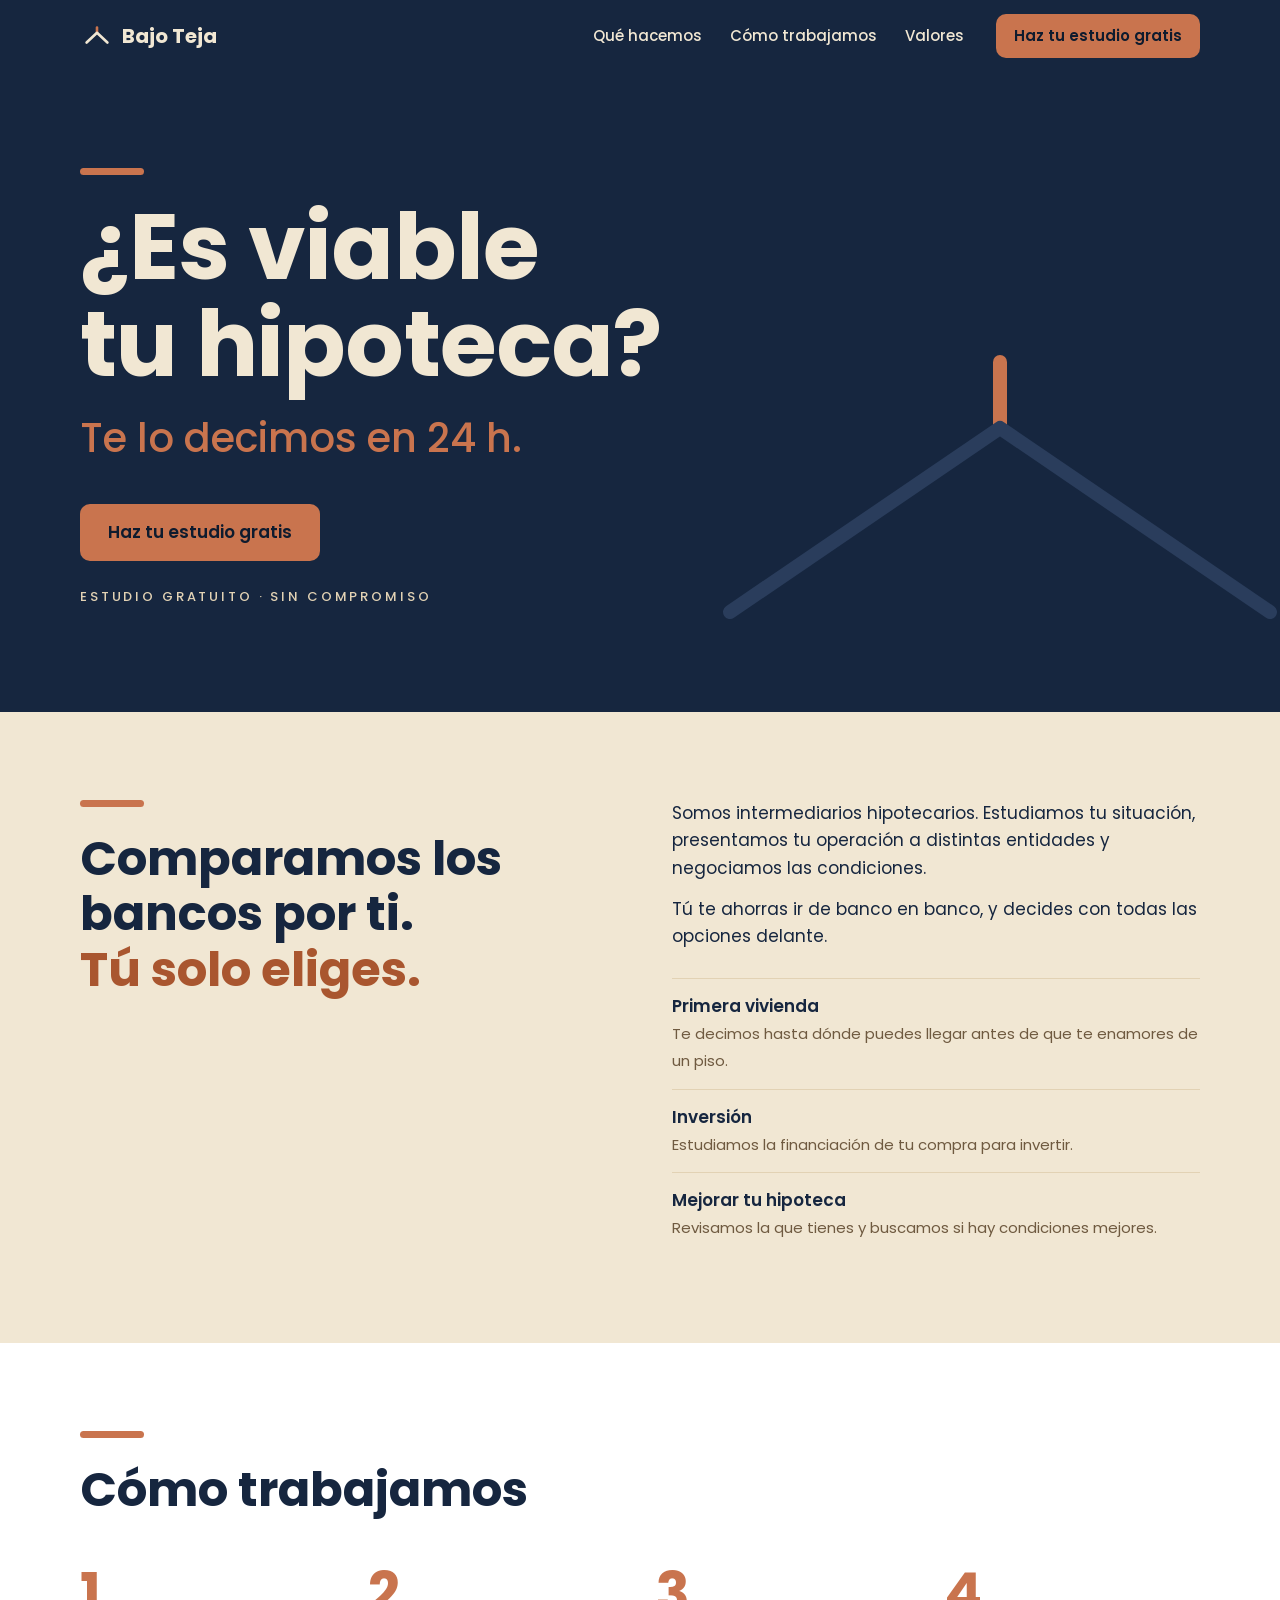
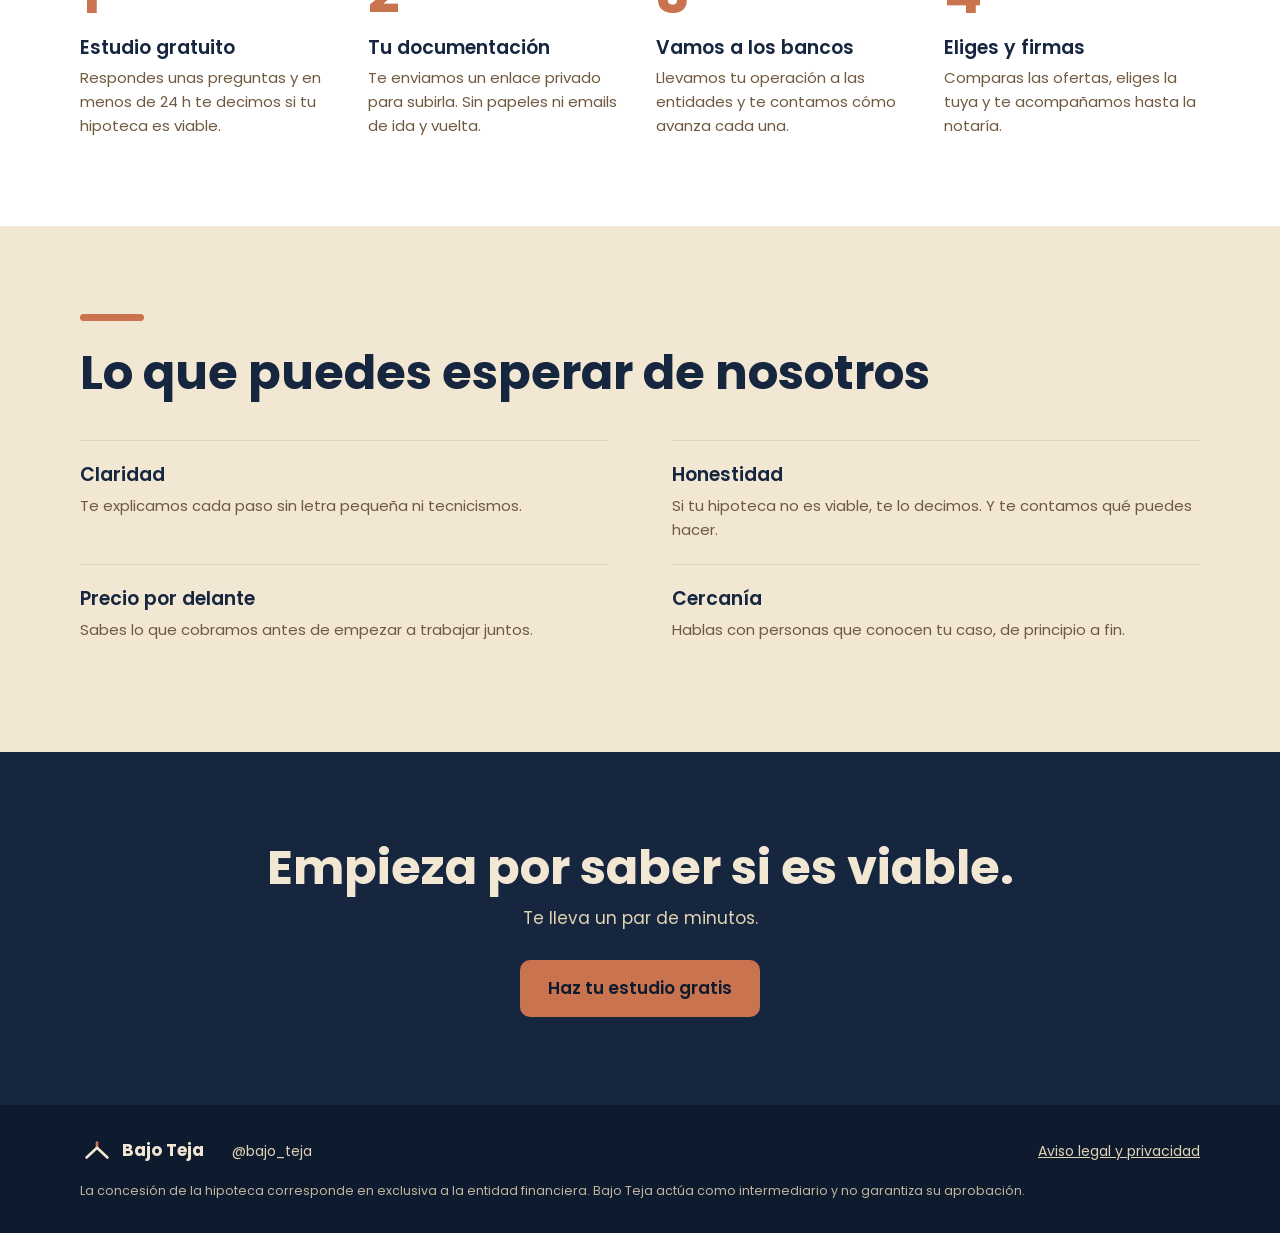
==== commit fd2d4e36: "Corrige el usuario de Instagram Co-Authored-By: Claude Opus 5.5 <noreply@anthropic.com>" ====
--- a/index.html
+++ b/index.html
@@ -97,7 +97,7 @@
       <svg class="logo" viewBox="0 0 52 40" aria-hidden="true"><path class="chimenea" d="M26 15V7"/><path class="tejado" d="M10 30l16-15 16 15"/></svg>
       <span>Bajo Teja</span>
     </span>
-    <span>@bajoteja</span>
+    <span>@bajo_teja</span>
     <a href="privacidad/">Aviso legal y privacidad</a>
   </div>
   <p class="contenedor pie-nota">La concesión de la hipoteca corresponde en exclusiva a la entidad financiera. Bajo Teja actúa como intermediario y no garantiza su aprobación.</p>
